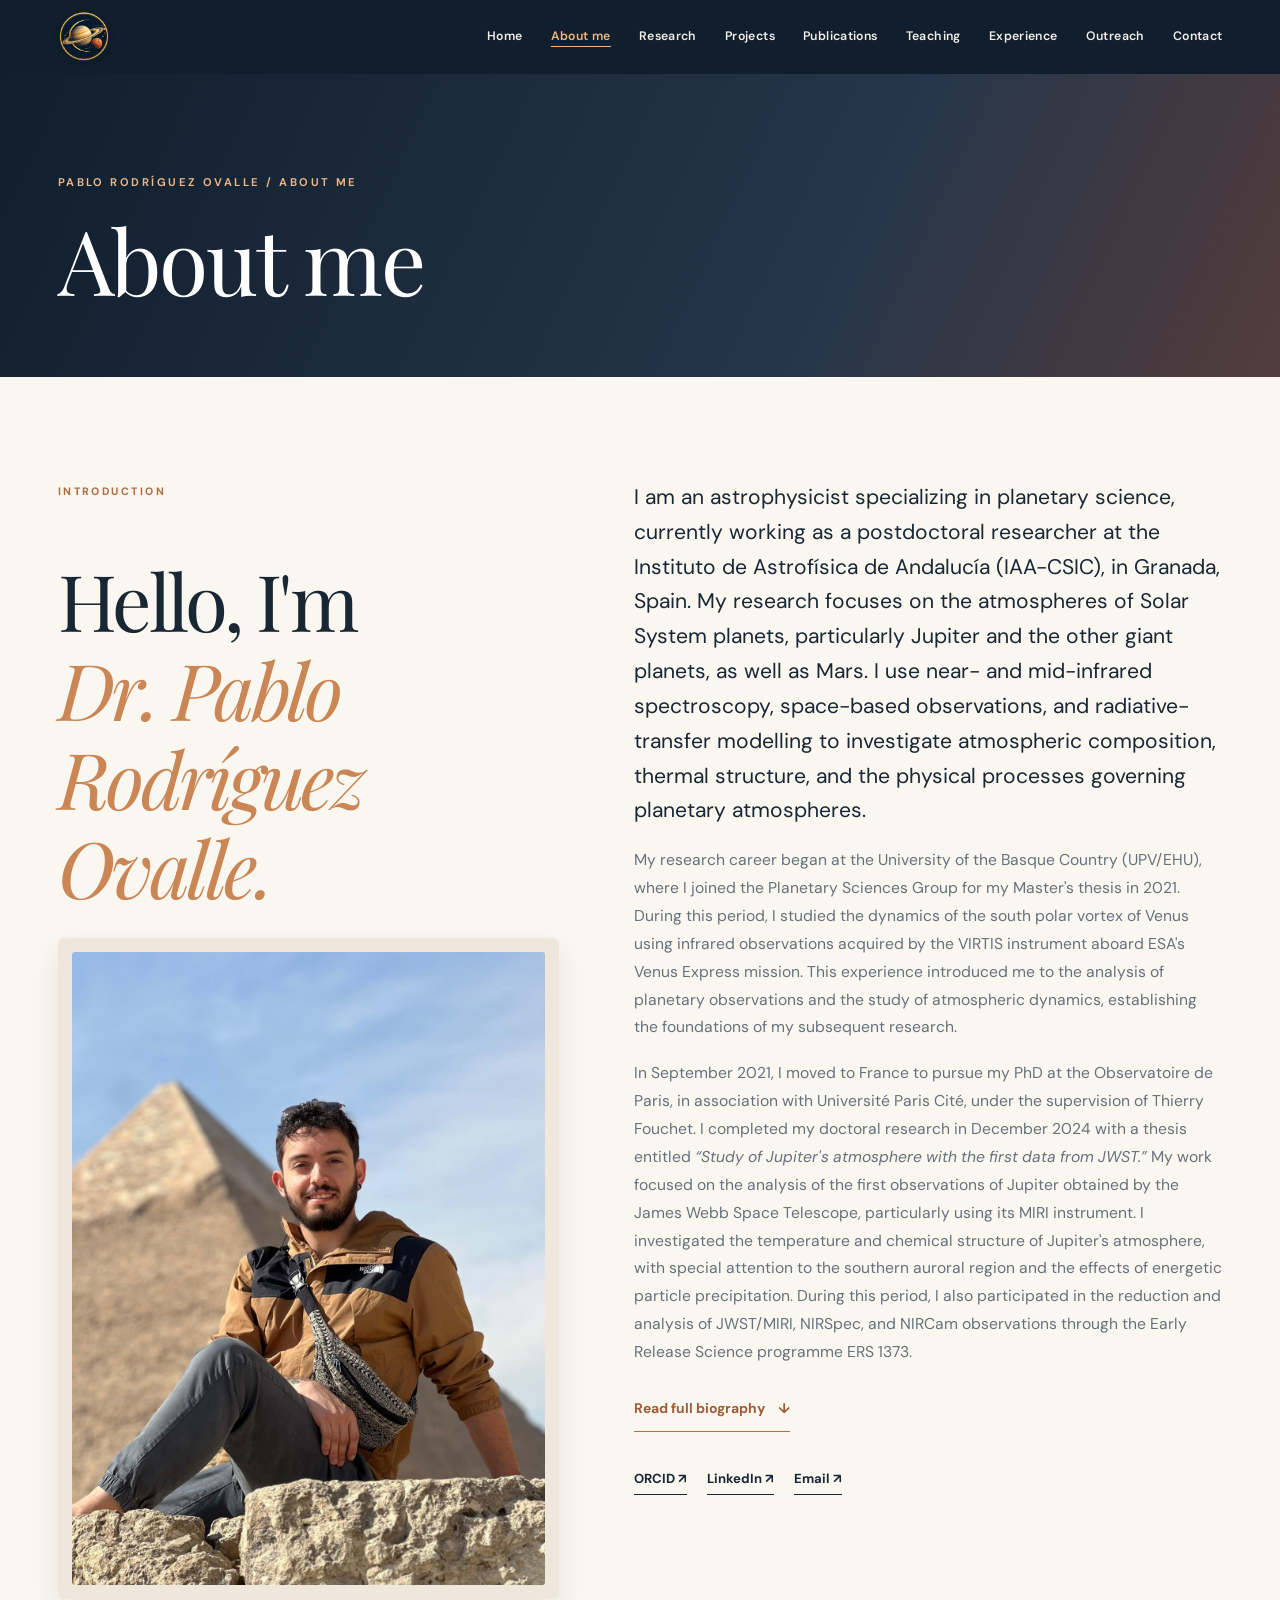
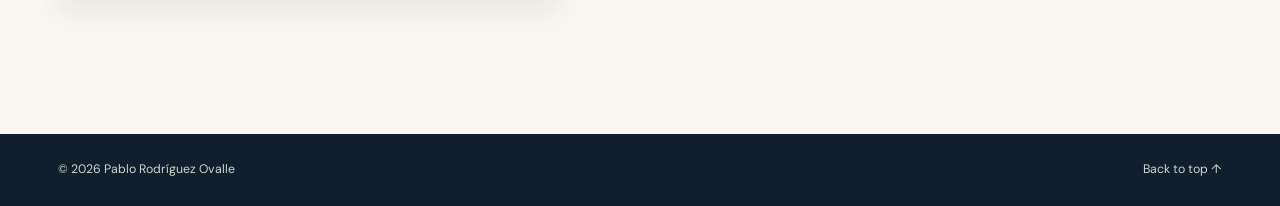
==== about.html @ f412985a "Add files via upload" ====
<!DOCTYPE html>
<html lang="en">
<head>
<meta charset="utf-8"/>
<meta content="width=device-width, initial-scale=1.0" name="viewport"/>
<meta content="Background and biography of Dr. Pablo Rodríguez Ovalle, planetary astrophysicist at IAA-CSIC." name="description"/>
<title>About me | Dr. Pablo Rodríguez Ovalle</title>
<link href="https://pablorovalle.github.io/about.html" rel="canonical"/>
<meta content="index, follow, max-image-preview:large" name="robots"/>
<meta content="website" property="og:type"/>
<meta content="Pablo Rodríguez Ovalle" property="og:site_name"/>
<meta content="Pablo Rodríguez Ovalle" name="application-name"/>
<meta content="en_US" property="og:locale"/>
<meta content="About me | Dr. Pablo Rodríguez Ovalle" property="og:title"/>
<meta content="Background and biography of Dr. Pablo Rodríguez Ovalle, planetary astrophysicist at IAA-CSIC." property="og:description"/>
<meta content="https://pablorovalle.github.io/about.html" property="og:url"/>
<meta content="https://pablorovalle.github.io/assets/photo-pablo-egypt.jpg" property="og:image"/>
<meta content="Portrait of Dr. Pablo Rodríguez Ovalle" property="og:image:alt"/>
<meta content="summary_large_image" name="twitter:card"/>
<script type="application/ld+json">
{
  "@context": "https://schema.org",
  "@type": "Person",
  "@id": "https://pablorovalle.github.io/#person",
  "name": "Pablo Rodríguez Ovalle",
  "alternateName": [
    "Pablo Rodriguez Ovalle",
    "Pablo Rodríguez-Ovalle",
    "Pablo Rodriguez-Ovalle"
  ],
  "honorificPrefix": "Dr.",
  "url": "https://pablorovalle.github.io/",
  "image": "https://pablorovalle.github.io/assets/photo-pablo-egypt.jpg",
  "jobTitle": "Astrophysicist in Planetary Science",
  "description": "Astrophysicist researching planetary atmospheres, especially Jupiter and Mars, using infrared spectroscopy, JWST and ExoMars TGO.",
  "affiliation": {
    "@type": "Organization",
    "name": "Instituto de Astrofísica de Andalucía (IAA-CSIC)",
    "url": "https://www.iaa.csic.es/"
  },
  "sameAs": [
    "https://orcid.org/0000-0003-2594-2128",
    "https://www.linkedin.com/in/pablo-rodr%C3%ADguez-ovalle-245a7b1a9/"
  ],
  "knowsAbout": [
    "Planetary science",
    "Planetary atmospheres",
    "Jupiter",
    "Mars",
    "Infrared spectroscopy",
    "James Webb Space Telescope",
    "ExoMars Trace Gas Orbiter"
  ]
}
  </script>
<script type="application/ld+json">
{
  "@context": "https://schema.org",
  "@type": "WebSite",
  "@id": "https://pablorovalle.github.io/#website",
  "url": "https://pablorovalle.github.io/",
  "name": "Pablo Rodríguez Ovalle",
  "alternateName": [
    "Dr. Pablo Rodríguez Ovalle",
    "Pablo R. Ovalle"
  ],
  "inLanguage": "en",
  "publisher": {
    "@id": "https://pablorovalle.github.io/#person"
  }
}
  </script>
<link href="/favicon.ico" rel="icon" sizes="any"/>
<link href="/assets/favicon-48.png" rel="icon" sizes="48x48" type="image/png"/>
<link href="/assets/favicon-96.png" rel="icon" sizes="96x96" type="image/png"/>
<link href="/assets/favicon-192.png" rel="apple-touch-icon" sizes="192x192"/>
<link href="/favicon.png" rel="shortcut icon" type="image/png"/>
<meta content="#0d2135" name="theme-color"/>
<link href="styles.css" rel="stylesheet"/>
<script defer="" src="script.js"></script>
</head>
<body class="page-about">
<a class="skip-link" href="#main-content">Skip to content</a>
<header class="site-header" id="top"><a href="index.html" class="brand brand-logo" aria-label="Pablo Rodríguez Ovalle — home"><img src="assets/planetary-logo.png" alt="" width="52" height="52"></a><button class="menu-toggle" aria-label="Open navigation" aria-expanded="false" aria-controls="site-nav">☰</button><nav class="site-nav" id="site-nav" aria-label="Main navigation"><a href="index.html">Home</a><a href="about.html" aria-current="page">About me</a><a href="research.html">Research</a><a href="projects.html">Projects</a><a href="publications.html">Publications</a><a href="teaching.html">Teaching</a><a href="experience.html">Experience</a><a href="outreach.html">Outreach</a><a href="contact.html">Contact</a></nav></header>
<main id="main-content">
<div class="page-banner"><div class="wrap"><p class="page-banner-kicker">PABLO RODRÍGUEZ OVALLE / ABOUT ME</p><h1>About me</h1></div></div><section class="section about-section" id="about">
<div class="wrap about-grid">
<div class="about-intro reveal">
<p class="eyebrow">INTRODUCTION</p>
<h2>Hello, I'm<br/><em>Dr. Pablo Rodríguez Ovalle.</em></h2>
<figure class="about-portrait">
<img alt="Portrait of Dr. Pablo Rodríguez Ovalle outdoors, with the pyramids in the background" loading="lazy" src="assets/photo-pablo-egypt.jpg"/>
</figure>
</div>
<div class="about-copy reveal">
<p class="lead">I am an astrophysicist specializing in planetary science, currently working as a postdoctoral researcher at the Instituto de Astrofísica de Andalucía (IAA-CSIC), in Granada, Spain. My research focuses on the atmospheres of Solar System planets, particularly Jupiter and the other giant planets, as well as Mars. I use near- and mid-infrared spectroscopy, space-based observations, and radiative-transfer modelling to investigate atmospheric composition, thermal structure, and the physical processes governing planetary atmospheres.</p>
<p>My research career began at the University of the Basque Country (UPV/EHU), where I joined the Planetary Sciences Group for my Master's thesis in 2021. During this period, I studied the dynamics of the south polar vortex of Venus using infrared observations acquired by the VIRTIS instrument aboard ESA's Venus Express mission. This experience introduced me to the analysis of planetary observations and the study of atmospheric dynamics, establishing the foundations of my subsequent research.</p>
<p>In September 2021, I moved to France to pursue my PhD at the Observatoire de Paris, in association with Université Paris Cité, under the supervision of Thierry Fouchet. I completed my doctoral research in December 2024 with a thesis entitled <em>“Study of Jupiter's atmosphere with the first data from JWST.”</em> My work focused on the analysis of the first observations of Jupiter obtained by the James Webb Space Telescope, particularly using its MIRI instrument. I investigated the temperature and chemical structure of Jupiter's atmosphere, with special attention to the southern auroral region and the effects of energetic particle precipitation. During this period, I also participated in the reduction and analysis of JWST/MIRI, NIRSpec, and NIRCam observations through the Early Release Science programme ERS 1373.</p>
<details class="bio-details">
<summary>Read full biography <span aria-hidden="true">↓</span></summary>
<div class="bio-extra">
<p>Alongside my PhD research, I participated in university teaching at the Observatoire de Paris, contributing to Master's-level courses in optics, instrumentation, exoplanets, observational techniques, and statistical physics. I also contributed to the supervision of a Master's thesis on Jupiter's stratospheric temperatures using JWST/MIRI. These experiences allowed me to develop my interests in teaching, student supervision, and collaborative research.</p>
<p>In March 2025, I joined the Instituto de Astrofísica de Andalucía (IAA-CSIC) as a postdoctoral researcher, extending my research to the Martian atmosphere. Using solar occultation observations from the ACS-MIR instrument aboard the ExoMars Trace Gas Orbiter, I focused on the climatology and vertical distribution of carbon monoxide (CO). This work involves detailed spectroscopic analysis, instrumental characterization, and atmospheric retrievals aimed at improving our understanding of the spatial and seasonal variability of CO on Mars.</p>
<p>Since September 2026, I have continued my postdoctoral research at the IAA-CSIC, investigating trace species in the Martian atmosphere with ExoMars TGO while maintaining my involvement in giant-planet studies with JWST. I also participate in several international collaborations and observing programmes, including investigations of Jupiter's auroral chemistry and atmospheric structure. In addition, I lead projects focused on exogenic molecules in Jupiter and on the comparative analysis of methane in the four giant planets, with the aim of constraining their vertical distributions and homopause altitudes.</p>
<p>My work combines observational spectroscopy with radiative-transfer modelling under both local thermodynamic equilibrium (LTE) and non-LTE conditions. Across different planetary environments, my main objective is to extract as much physical information as possible from infrared observations and use it to better understand the composition, structure, and evolution of planetary atmospheres.</p>
</div>
</details>
<div class="link-row"><a href="https://orcid.org/0000-0003-2594-2128" rel="noopener noreferrer" target="_blank">ORCID ↗</a><a href="https://www.linkedin.com/in/pablo-rodr%C3%ADguez-ovalle-245a7b1a9/" rel="noopener noreferrer" target="_blank">LinkedIn ↗</a><a href="mailto:povalle@iaa.es">Email ↗</a></div>
</div>
</div>
</section>
</main>
<footer class="site-footer"><div class="wrap footer-inner"><span>© <span id="year"></span> Pablo Rodríguez Ovalle</span><span><a href="#top">Back to top ↑</a></span></div></footer>
</body>
</html>
---- styles.css ----
@import url('https://fonts.googleapis.com/css2?family=DM+Sans:wght@400;500;600;700&family=Playfair+Display:ital,wght@0,400;0,500;1,400;1,500&display=swap');
:root{--ink:#182724;--forest:#1c3933;--sage:#8a9e88;--paper:#faf9f5;--muted:#6b7773;--accent:#c8d49f;--serif:'Playfair Display',Georgia,serif;--sans:'DM Sans',Arial,sans-serif}*{box-sizing:border-box}html{scroll-behavior:smooth;scroll-padding-top:82px}body{margin:0;color:var(--ink);background:var(--paper);font-family:var(--sans);line-height:1.6}a{color:inherit;text-decoration:none}button{font:inherit}a:focus-visible,button:focus-visible{outline:3px solid #c6d79b;outline-offset:5px}.wrap{width:min(1180px,calc(100% - 9vw));margin-inline:auto}.site-header{z-index:10;position:fixed;inset:0 0 auto;display:flex;align-items:center;justify-content:space-between;padding:19px 4.5vw;color:#fff;transition:background .3s,color .3s,box-shadow .3s}.site-header.scrolled{background:rgba(250,249,245,.96);color:var(--ink);box-shadow:0 2px 24px #0000000b;backdrop-filter:blur(12px)}.brand{font-size:1.45rem;font-weight:700;letter-spacing:-.09em}.brand-dot,.accent{color:var(--accent)}.site-nav{display:flex;gap:clamp(13px,2.2vw,32px);align-items:center}.site-nav a{font-size:.77rem;letter-spacing:.03em;font-weight:600;transition:opacity .2s}.site-nav a:hover{opacity:.6}.menu-toggle{display:none;background:none;border:0;color:inherit;font-size:1.65rem;cursor:pointer}.hero{height:100svh;min-height:620px;position:relative;color:white;display:flex;align-items:center;overflow:hidden;background:#243f3c}.hero-photo{position:absolute;inset:-6%;background-image:url('https://images.unsplash.com/photo-1470252649378-9c29740c9fa8?auto=format&fit=crop&w=2000&q=85');background-size:cover;background-position:center 55%;transform:translate3d(0,var(--parallax,0px),0) scale(1.04);will-change:transform}.hero-shade{position:absolute;inset:0;background:linear-gradient(90deg,rgba(9,28,27,.74),rgba(10,28,25,.2) 80%),linear-gradient(0deg,rgba(0,0,0,.26),transparent 30%)}.hero-content{z-index:1;padding-top:70px}.eyebrow{font-size:.67rem;font-weight:700;letter-spacing:.23em;text-transform:uppercase;color:#789084}.hero-eyebrow{color:#e0eac8}.hero h1{font-family:var(--serif);font-weight:400;font-size:clamp(5rem,11vw,11.5rem);line-height:1.02;letter-spacing:-.07em;margin:15px 0 10px}.hero-subtitle{font-size:clamp(1.18rem,2vw,1.7rem);letter-spacing:.03em;margin:0}.hero-intro{font-size:1.02rem;max-width:410px;margin:32px 0}.button{display:inline-flex;align-items:center;justify-content:space-between;gap:32px;border-radius:2px;padding:14px 20px;font-size:.86rem;font-weight:700;transition:transform .2s,background .2s}.button:hover{transform:translateY(-3px)}.button-light{background:#f3f1e8;color:var(--forest)}.button-dark{background:var(--forest);color:#fff}.scroll-hint{position:absolute;bottom:35px;right:4.5vw;z-index:1;display:flex;gap:16px;align-items:center;letter-spacing:.21em;font-size:.65rem;font-weight:700}.scroll-hint span{font-size:1.7rem}.section{padding:135px 0}.split-layout{display:grid;grid-template-columns:1fr 1fr;gap:13%}h2{font-family:var(--serif);font-size:clamp(3rem,6.1vw,6rem);line-height:1.14;font-weight:400;letter-spacing:-.045em;margin:20px 0 0}h2 em,.image-break em{font-weight:400;color:#819783}.about-copy{padding-top:22px}.about-copy p{font-size:.98rem;color:var(--muted)}.about-copy .lead{color:var(--ink);font-size:1.4rem;line-height:1.55;margin-top:0}.link-row{display:flex;gap:20px;flex-wrap:wrap;margin-top:36px}.link-row a{font-weight:700;font-size:.82rem;border-bottom:1px solid;padding-bottom:5px}.image-break{height:470px;background-image:linear-gradient(#09282035,#09282070),url('https://images.unsplash.com/photo-1441974231531-c6227db76b6e?auto=format&fit=crop&w=1900&q=85');background-position:center;background-size:cover;background-attachment:fixed;display:grid;place-items:center;color:#fff}.image-break-overlay{width:100%}.image-break p{font-family:var(--serif);font-size:clamp(2.7rem,5vw,5rem);font-weight:400;line-height:1.2}.image-break em{color:#d3dfb9}.pale-section{background:#edf0e9}.section-heading{display:flex;justify-content:space-between;gap:30px;align-items:end;margin-bottom:55px}.section-heading h2{max-width:750px}.section-heading>p{max-width:260px;color:var(--muted);margin-bottom:8px;font-size:.95rem}.publication-list{border-top:1px solid #bdc8bf}.publication{display:grid;grid-template-columns:90px 1fr 36px;gap:20px;align-items:start;border-bottom:1px solid #bdc8bf;padding:30px 0}.pub-year{font-size:.83rem;font-weight:700;color:#6c8475}.publication h3{font-size:1.16rem;line-height:1.4;margin:0 0 8px}.publication p{margin:0;color:var(--muted);font-size:.86rem}.publication>a{font-size:1.8rem;font-weight:400}.footnote{font-size:.75rem;color:var(--muted);margin-top:26px}.cards{display:grid;grid-template-columns:repeat(3,1fr);gap:18px}.info-card{min-height:275px;background:#f0f1eb;padding:35px;display:flex;flex-direction:column;align-items:start}.card-number{font-family:var(--serif);font-size:1.3rem;color:#7b9985}.info-card h3{font-family:var(--serif);font-weight:400;font-size:1.75rem;line-height:1.2;margin:auto 0 8px}.info-card p{color:var(--muted);font-size:.9rem;margin:0}.dark-section{background:#1c3933;color:#f8f8ee}.dark-section .eyebrow{color:#a6bda8}.dark-section .section-heading p,.dark-section .timeline-item p{color:#a8bbb1}.dark-section h2 em{color:#bed0af}.timeline{border-top:1px solid #60766b}.timeline-item{display:grid;grid-template-columns:35% 1fr;gap:20px;padding:29px 0;border-bottom:1px solid #60766b}.timeline-item>span{color:#cad5c5;font-size:.87rem}.timeline-item h3{font-size:1.2rem;margin:0}.timeline-item p{font-size:.85rem;margin:6px 0 0}.outreach-grid{display:grid;grid-template-columns:1fr 1fr;gap:28px}.outreach-art{height:250px;display:grid;place-items:center;overflow:hidden}.art-one{background:radial-gradient(circle at 25% 40%,#e3dcb7 0 13%,transparent 14%),radial-gradient(circle at 70% 50%,#446c66 0 30%,transparent 31%),#b7c8ac}.art-two{background:radial-gradient(circle at 35% 40%,#f3dec2 0 23%,transparent 24%),radial-gradient(circle at 65% 65%,#6c8b83 0 25%,transparent 26%),#d6a87d}.outreach-art span{font-size:7rem;color:#fff9;transform:rotate(-13deg)}.outreach-card>.eyebrow{margin:25px 0 9px}.outreach-card h3{font-family:var(--serif);font-size:1.9rem;font-weight:400;margin:0}.outreach-card>p:last-child{color:var(--muted);font-size:.94rem;max-width:380px}.contact-section{background:#e0e8d8}.contact-content{text-align:center}.contact-content h2{font-size:clamp(3.5rem,7.5vw,7rem)}.contact-content p:not(.eyebrow){color:var(--muted);margin:25px 0 30px}.contact-content h2 em{color:#718c79}.site-footer{background:var(--forest);color:#cad9ce;padding:26px 0;font-size:.77rem}.footer-inner{display:flex;justify-content:space-between;gap:20px}.reveal{opacity:0;transform:translateY(25px);transition:opacity .7s ease,transform .7s ease}.reveal.visible{opacity:1;transform:translateY(0)}.skip-link{position:absolute;left:10px;top:-100px;background:#fff;color:#000;padding:10px;z-index:100}.skip-link:focus{top:10px}@media(max-width:760px){.site-header{padding:16px 6vw}.wrap{width:calc(100% - 12vw)}.menu-toggle{display:block}.site-nav{position:absolute;top:100%;left:0;right:0;display:none;flex-direction:column;gap:0;align-items:stretch;background:var(--paper);color:var(--ink);padding:10px 6vw 20px;box-shadow:0 15px 25px #0001}.site-nav.open{display:flex}.site-nav a{padding:12px 0;border-bottom:1px solid #e2e5df}.hero{min-height:610px}.hero h1{font-size:clamp(4rem,15vw,7rem)}.hero-photo{background-position:60% center}.section{padding:85px 0}.split-layout{grid-template-columns:1fr;gap:35px}.about-copy{padding-top:0}.section-heading{display:block}.section-heading>p{max-width:450px}.cards{grid-template-columns:1fr}.info-card{min-height:220px}.outreach-grid{grid-template-columns:1fr}.image-break{background-attachment:scroll;height:350px}.publication{grid-template-columns:50px 1fr 23px;gap:9px}.publication h3{font-size:1rem}.timeline-item{grid-template-columns:1fr;gap:6px}.footer-inner{flex-direction:column;gap:5px}}@media(prefers-reduced-motion:reduce){html{scroll-behavior:auto}.reveal{opacity:1;transform:none;transition:none}.hero-photo{transform:none!important}.button{transition:none}}

/* Sky & Earth theme: warm horizons, sage landscapes, deep-blue nights. */
:root{--ink:#243430;--forest:#192c32;--sage:#a9ad8b;--paper:#fcf9f2;--muted:#68736f;--accent:#f0a060}
.brand-dot,.accent{color:#f3a15c}
.hero{background:#192632}
.hero-photo{background-image:url('https://images.unsplash.com/photo-1470252649378-9c29740c9fa8?auto=format&fit=crop&w=2200&q=85');background-position:center 60%}
.hero-shade{background:linear-gradient(90deg,rgba(14,26,36,.76),rgba(24,29,36,.24) 85%),linear-gradient(0deg,rgba(18,27,41,.55),transparent 45%)}
.hero-eyebrow{color:#ffd5a3}
.button-light{background:#fff2dd;color:#29373a}
.eyebrow{color:#ae6b3f}
h2 em,.image-break em{color:#ca8655}
.image-break{background-image:linear-gradient(180deg,rgba(13,24,41,.23),rgba(12,21,39,.7)),url('https://images.unsplash.com/photo-1462331940025-496dfbfc7564?auto=format&fit=crop&w=1900&q=85');background-position:center 48%}
.image-break em{color:#ffc58e}
.pale-section{background:#f4eee3}
.publication-list,.publication{border-color:#ded1bf}
.pub-year{color:#ba7544}
.info-card{background:#f6efe4}
.card-number{color:#bd8252}
.dark-section,.site-footer{background:#101e2d}
.dark-section .eyebrow{color:#ffbb81}
.dark-section h2 em{color:#efac75}
.dark-section .timeline-item p,.dark-section .section-heading p{color:#b9c3cb}
.dark-section .timeline-item,.timeline{border-color:#354454}
.contact-section{background:#e8e1d2}
.contact-content h2 em{color:#ba7544}
.button-dark{background:#18293a}
.art-one{background:radial-gradient(circle at 30% 60%,#f5a85f 0 13%,transparent 14%),linear-gradient(160deg,#293d59 0%,#a86158 48%,#e4b787 72%,#586c5a 100%)}
.art-two{background:radial-gradient(circle at 68% 35%,#f3ddb1 0 4%,transparent 5%),radial-gradient(circle at 15% 20%,#fff 0 1px,transparent 2px),linear-gradient(145deg,#101e36,#40546a 66%,#bd855f)}

/* V2: personal night-sky mountain, terrestrial sunset hues and planetary atmosphere */
:root{--ink:#192735;--forest:#142439;--sage:#859585;--paper:#faf7f0;--muted:#66717c;--accent:#ed985d}
.hero{background:#0c1930}
.hero-photo{background-image:url('assets/mountain-night-sky.png');background-position:center 56%}
.hero-shade{background:linear-gradient(90deg,rgba(3,12,29,.74),rgba(3,12,29,.08) 85%),linear-gradient(0deg,rgba(3,12,29,.55),transparent 48%)}
.hero-eyebrow{color:#ffd2a5}
.hero h1{font-size:clamp(4.3rem,10vw,10.4rem)}
.button-light{background:#f7e8d5;color:#17263b}
.pale-section{background:#f1ece3}
.info-card{background:#f0e9df}
.research-section{background:#fffaf3}
.research-section .info-card{background:linear-gradient(160deg,#f8ecdc,#eee4d7);border-top:3px solid #ed985d}
.research-section .card-number{color:#bd7547;font-size:.7rem;letter-spacing:.12em;font-family:var(--sans);font-weight:700}
.image-break{background-image:linear-gradient(180deg,rgba(8,18,34,.20),rgba(8,18,34,.66)),url('assets/mountain-night-sky.png');background-position:center 70%}
.image-break em{color:#ffb57c}
.dark-section{background:#17263d}
.dark-section h2 em{color:#f0a36c}
.contact-section{background:#eee1d1}
.contact-content h2 em{color:#c87947}
.contact-placeholder{font-size:.9rem;color:#55616e}
.art-one{background:radial-gradient(circle at 34% 39%,#ffc880 0 13%,transparent 14%),linear-gradient(150deg,#142c48 0%,#c47562 65%,#f3c18b)}
.art-two{background:radial-gradient(circle at 70% 25%,#f5e8c4 0 5%,transparent 6%),linear-gradient(150deg,#0b1930,#3d526c 68%,#b77b5a)}
@media(max-width:760px){.hero-photo{background-position:55% center}}

/* Publication sync and professional links */
.underlined{text-decoration:underline;text-underline-offset:4px}.pub-status{padding:28px 0;color:var(--muted)}.publication a.pub-link{font-size:1.5rem;align-self:center;transition:transform .2s;color:#b96d3d}.publication a.pub-link:hover{transform:translate(3px,-3px)}.publication .pub-venue{font-style:italic}.contact-links{display:flex;gap:20px;justify-content:center;flex-wrap:wrap;margin:28px 0}.contact-links a{display:inline-block;border-bottom:1px solid currentColor;font-weight:700;padding:8px 0}.contact-links a:hover{color:#bb7542} 

/* Publication authors, including highlighted site owner */
.publication .pub-authors{font-style:normal;font-size:.9rem;line-height:1.65;color:var(--ink);margin:0 0 7px}
.publication .pub-self{font-weight:700;color:#b96d3d}

/* V4: Research cards with scientific images and captions */
.research-section .section-heading{margin-bottom:26px}
.research-summary{max-width:950px;margin:0 0 45px}
.research-summary p{font-size:1.12rem;line-height:1.8;color:var(--muted)}
.research-cards{align-items:stretch}
.research-section .research-cards .info-card{padding:0;min-height:unset;overflow:hidden;display:flex;flex-direction:column}
.research-card-media{position:relative;margin:0;width:100%;aspect-ratio:16/10;background:#142235;overflow:hidden}
.research-card-media img{width:100%;height:100%;display:block;object-fit:cover;transition:transform .7s ease}
.research-card-media img:hover{transform:scale(1.035)}
.research-card-media figcaption{position:absolute;left:0;right:0;bottom:0;background:linear-gradient(transparent,#0b1327c7);color:#fff;font-size:.69rem;padding:28px 16px 12px}
.research-card-body{display:flex;flex:1;flex-direction:column;padding:26px 26px 32px}
.research-card-body .card-number{margin-bottom:16px}
.research-section .research-card-body h3{font-size:2rem;margin:0 0 18px}
.research-section .research-card-body p{line-height:1.72;font-size:.9rem;margin:0 0 14px}
.research-link{font-weight:700;font-size:.81rem;color:#af6537;border-bottom:1px solid #af6537;margin-top:auto;padding-top:12px;width:fit-content}
@media(max-width:760px){.research-card-body{padding:23px}.research-summary p{font-size:1rem}}

.research-card-media.methods-image img {
  object-fit: contain;
  background-color: #000;
}

/* V5: teaching and mentoring */
.teaching-section{background:#faf7f0}
.teaching-section .section-heading{margin-bottom:30px}
.teaching-section .section-heading>p{max-width:380px}
.teaching-affiliations{display:grid;grid-template-columns:repeat(4,minmax(0,1fr));gap:12px;margin:0 0 28px}
.institution-wordmark{display:flex;align-items:center;gap:11px;min-height:82px;padding:14px;background:#fff;border:1px solid #e7dfd5;border-radius:4px;color:#25374a;font-size:.78rem;line-height:1.25;transition:border-color .2s,transform .2s}
.institution-wordmark:hover{border-color:#cf9167;transform:translateY(-2px)}
.institution-symbol{width:48px;height:48px;flex:0 0 48px;border-radius:3px;display:grid;place-items:center;font-size:1rem;letter-spacing:-.06em;background:#172c55;color:white;font-weight:700}
.institution-symbol.up{background:#9f2941;font-size:.75rem}.institution-symbol.psl{background:#122a83}.institution-symbol.obs{background:#0b376e}
.teaching-layout{display:grid;grid-template-columns:1.27fr 1fr;gap:20px;align-items:stretch}
.teaching-panel{background:#f0e9df;border-top:3px solid #ed985d;padding:32px;min-width:0}
.teaching-panel-kicker{font-size:.68rem;color:#bd7547;letter-spacing:.14em;font-weight:700;margin:0 0 14px}
.teaching-panel h3{font-family:var(--serif);font-size:clamp(1.7rem,2.4vw,2.35rem);font-weight:400;line-height:1.2;margin:0 0 16px}
.teaching-intro{color:var(--muted);font-size:.91rem;line-height:1.75;margin:0 0 25px}
.course-list{border-top:1px solid #d6c9b9}.course-item{display:flex;justify-content:space-between;align-items:start;gap:20px;border-bottom:1px solid #d6c9b9;padding:17px 0}
.course-item h4{font-size:.94rem;font-weight:600;line-height:1.4;margin:0 0 4px}.course-item span{font-size:.79rem;color:var(--muted)}.course-item>strong{font-size:.85rem;white-space:nowrap;color:#b96d3d}
.mentoring-entry{border-top:1px solid #d6c9b9;padding-top:25px;margin-top:26px}
.mentoring-degree{font-size:.67rem;letter-spacing:.14em;color:#b96d3d;font-weight:700}
.mentoring-entry h4{font-family:var(--serif);font-weight:400;font-size:2rem;margin:14px 0 10px}
.mentoring-thesis{font-size:1.04rem;line-height:1.65;color:var(--ink);font-style:italic}
.mentoring-credit{margin-top:35px;display:grid;gap:4px}.mentoring-credit span{font-size:.77rem;color:var(--muted)}.mentoring-credit strong{font-size:.95rem}
.research-card-media.methods-image img:hover{transform:none}
@media(max-width:900px){.teaching-affiliations{grid-template-columns:repeat(2,minmax(0,1fr))}.teaching-layout{grid-template-columns:1fr}}
@media(max-width:520px){.teaching-affiliations{grid-template-columns:1fr 1fr;gap:8px}.institution-wordmark{padding:9px;gap:7px;font-size:.68rem}.institution-symbol{width:35px;height:35px;flex-basis:35px;font-size:.72rem}.teaching-panel{padding:24px}}


/* V6: official institutional logos and academic timeline */
.teaching-affiliations{grid-template-columns:repeat(4,minmax(0,1fr))}
.institution-logo{display:flex;justify-content:center;align-items:center;height:115px;padding:16px;background:#fff;border:1px solid #e7dfd5;border-radius:4px;transition:border-color .2s,transform .2s}
.institution-logo:hover{border-color:#cf9167;transform:translateY(-2px)}
.institution-logo img{display:block;max-width:100%;width:100%;max-height:84px;height:100%;object-fit:contain}
.experience-section .timeline-item{grid-template-columns:minmax(175px,27%) 1fr;gap:30px;padding:34px 0}
.experience-section .timeline-item h3{font-size:1.3rem;margin:0 0 4px}
.experience-section .experience-org{color:#e8c2a5;font-weight:600;margin:4px 0 10px;font-size:.93rem}
.experience-section .experience-details>p:not(.experience-org){max-width:720px;line-height:1.7}
.experience-logos{display:flex;flex-wrap:wrap;gap:10px;margin-top:19px}
.experience-logo{width:155px;height:80px;background:#fff;border-radius:3px;padding:11px;display:flex;align-items:center;justify-content:center;transition:transform .2s}
.experience-logo:hover{transform:translateY(-2px)}
.experience-logo img{width:100%;height:100%;max-width:100%;object-fit:contain}
@media(max-width:850px){.teaching-affiliations{grid-template-columns:repeat(2,minmax(0,1fr))}}
@media(max-width:760px){.experience-section .timeline-item{grid-template-columns:1fr;gap:8px}.experience-logo{width:134px;height:70px}.institution-logo{height:94px;padding:12px}}


/* V7: portrait and projects */
.hero-eyebrow{letter-spacing:.17em}
.about-grid{display:grid;grid-template-columns:minmax(280px,.92fr) minmax(320px,1.08fr);gap:6.5%;align-items:start}
.about-intro{display:flex;flex-direction:column;gap:26px}
.about-portrait{margin:0;background:#efe7dc;padding:14px;border-radius:6px;box-shadow:0 12px 32px rgba(16,30,45,.08)}
.about-portrait img{display:block;width:100%;height:auto;border-radius:3px}
.about-copy{padding-top:8px}
.about-copy .lead{font-size:1.32rem}
.projects-section{background:#fffdf8}
.projects-section .section-heading>p{max-width:340px}
.project-grid{display:grid;grid-template-columns:repeat(2,minmax(0,1fr));gap:20px}
.project-card{background:#f5ede2;border-top:3px solid #ed985d;padding:24px 24px 28px;display:flex;flex-direction:column;min-width:0}
.project-card.active{background:linear-gradient(160deg,#fbefe1,#f2e3d4)}
.project-card-top{display:flex;justify-content:space-between;align-items:center;gap:14px;margin-bottom:12px;flex-wrap:wrap}
.project-type{font-size:.68rem;letter-spacing:.14em;text-transform:uppercase;color:#b96d3d;font-weight:700}
.status-badge{display:inline-flex;align-items:center;gap:6px;padding:5px 9px;border-radius:999px;background:#17263d;color:#fff;font-size:.66rem;letter-spacing:.08em;font-weight:700}
.project-card h3{font-family:var(--serif);font-size:2rem;line-height:1.1;font-weight:400;margin:0 0 10px}
.project-meta{color:#9a613d;font-weight:600;font-size:.88rem;margin:0 0 12px}
.project-card p{font-size:.92rem;line-height:1.75;color:var(--muted);margin:0}
.project-logo{height:110px;background:#fff;border:1px solid #eadcc9;border-radius:4px;padding:12px;display:flex;align-items:center;justify-content:center;margin:4px 0 16px}
.project-logo img{max-width:100%;max-height:100%;display:block;object-fit:contain}
.project-card.with-logo h3{margin-top:0}
@media(max-width:980px){.project-grid{grid-template-columns:1fr}.about-grid{grid-template-columns:1fr;gap:34px}.about-portrait{max-width:520px}}
@media(max-width:760px){.hero-eyebrow{letter-spacing:.13em}.about-copy .lead{font-size:1.22rem}.project-card{padding:22px}}

/* V8: expanded biography and compact project emblems */
.about-copy p{line-height:1.78;margin:0 0 1.1rem}
.about-copy .lead{line-height:1.65}
.bio-details{margin:1.25rem 0 1rem}
.bio-details summary{list-style:none;cursor:pointer;display:inline-flex;align-items:center;gap:.8rem;padding:.7rem 0;border-bottom:1px solid #b96d3d;color:#9f5c37;font-weight:700;font-size:.87rem}
.bio-details summary::-webkit-details-marker{display:none}
.bio-details summary span{transition:transform .25s ease}
.bio-details[open] summary span{transform:rotate(180deg)}
.bio-extra{padding-top:1.3rem;animation:bio-enter .35s ease-out}
@keyframes bio-enter{from{opacity:0;transform:translateY(8px)}to{opacity:1;transform:translateY(0)}}
.project-logo{width:max-content;max-width:100%;height:auto;margin:6px 0 20px;padding:0;background:transparent;border:none;display:block;border-radius:0}
.project-logo img{display:block;width:auto;height:auto;max-height:126px;max-width:min(100%,170px);object-fit:contain;border-radius:3px}
@media(max-width:760px){.project-logo img{max-height:112px;max-width:150px}}
@media(prefers-reduced-motion:reduce){.bio-extra{animation:none}.bio-details summary span{transition:none}}


/* V10: circular Saturn and Mars website identity */
.site-header{padding-top:10px;padding-bottom:10px;min-height:74px}
.brand-logo{display:inline-flex;align-items:center;justify-content:center;flex-shrink:0;line-height:1;letter-spacing:normal}
.brand-logo img{width:52px;height:52px;object-fit:contain;display:block;filter:drop-shadow(0 2px 5px rgba(0,0,0,.16))}
.brand-logo:hover img{transform:scale(1.06)}
.brand-logo img{transition:transform .2s}
/* Outreach list: simple chronology, no generic placeholder cards */
.outreach-section{background:#fbf7f0}
.outreach-list{list-style:none;margin:0;padding:0;border-top:1px solid #d8c8ba}
.outreach-entry{display:grid;grid-template-columns:minmax(125px,22%) 1fr;gap:24px;padding:26px 8px;border-bottom:1px solid #d8c8ba}
.outreach-date{font-size:.78rem;font-weight:700;letter-spacing:.09em;color:#af6a43;padding-top:7px}
.outreach-entry h3{font-family:var(--serif);font-size:clamp(1.15rem,2.15vw,1.62rem);font-weight:400;line-height:1.35;margin:0 0 7px}
.outreach-entry p{font-size:.94rem;color:var(--muted);margin:0;max-width:740px;line-height:1.7}
/* Contact: Candín photo, deep overlay and readable semi-transparent glass panel */
.contact-section{background-image:linear-gradient(100deg,rgba(7,20,32,.75),rgba(7,20,32,.39) 55%,rgba(7,20,32,.62)),url('assets/candin-ancares.jpg');background-color:#192b39;background-size:cover;background-position:center 51%;color:#fff;min-height:630px;display:grid;align-items:center;padding:95px 0}
.contact-content{width:min(900px,calc(100% - 9vw));background:rgba(12,28,40,.70);border:1px solid rgba(255,255,255,.2);border-radius:10px;padding:55px 50px;box-shadow:0 16px 60px rgba(0,0,0,.22);backdrop-filter:blur(5px)}
.contact-content .eyebrow{color:#eac09b}
.contact-content h2{font-size:clamp(3rem,6.6vw,6.2rem);color:#fff}
.contact-content h2 em{color:#f6bd8e}
.contact-content p:not(.eyebrow){color:#e8edf1}
.contact-links a{color:#fff;border-bottom-color:#efc6a3}
.contact-links a:hover{color:#ffcc9b}
@media(max-width:760px){.site-header{padding:10px 6vw}.brand-logo img{width:46px;height:46px}.outreach-entry{grid-template-columns:1fr;gap:2px;padding:20px 0}.contact-section{background-position:62% center;min-height:540px;padding:75px 0}.contact-content{width:calc(100% - 9vw);padding:38px 22px;backdrop-filter:blur(3px)}.contact-content h2{font-size:clamp(2.65rem,10vw,4.5rem)}}


/* V12: multipage navigation and clean inner-page presentation */
.site-nav a[aria-current="page"]{color:#f1b581;border-bottom:1px solid currentColor}
body:not(.page-home) .site-header{background:#101e2d;position:sticky;top:0}
body:not(.page-home) .site-header:not(.scrolled) .site-nav a{color:#f2eee8}
body:not(.page-home) .site-header .site-nav a[aria-current="page"]{color:#f1b581}
.page-banner{background:linear-gradient(115deg,#101e2d,#26364a 66%,#533c3c);color:white;padding:100px 0 70px}
.page-banner-kicker{font-size:.7rem;letter-spacing:.22em;color:#efb88b;margin:0 0 20px;font-weight:650}
.page-banner h1{font-family:var(--serif);font-weight:400;letter-spacing:-.025em;font-size:clamp(3rem,7vw,6rem);line-height:1.06;margin:0}
body:not(.page-home) main>.section{padding-top:95px;min-height:55vh}
body.page-contact main>.contact-section{min-height:calc(100vh - 160px);padding:90px 0}
body.page-home .hero{min-height:100svh}
.home-explore{background:#fbf7f0}
.home-tiles{display:grid;grid-template-columns:repeat(2,minmax(0,1fr));gap:18px}
.home-tile{display:flex;flex-direction:column;align-items:start;background:#fffdf8;border-top:3px solid #e79a65;color:#18283a;padding:32px;text-decoration:none;transition:transform .2s,box-shadow .2s}
.home-tile:hover{transform:translateY(-4px);box-shadow:0 14px 34px rgba(15,32,45,.10)}
.home-tile>span{font-size:.67rem;letter-spacing:.16em;color:#a96743;font-weight:700}
.home-tile h3{font-family:var(--serif);font-size:clamp(1.85rem,3.1vw,2.55rem);font-weight:400;margin:14px 0 8px}
.home-tile p{color:#5f6269;line-height:1.7;margin:0 0 24px}
.home-tile b{color:#b76d40;font-weight:650;font-size:.83rem;margin-top:auto}
@media(max-width:760px){.home-tiles{grid-template-columns:1fr}.home-tile{padding:25px}.page-banner{padding:70px 0 52px}body:not(.page-home) main>.section{padding-top:65px}body:not(.page-home) .site-header .site-nav:not(.open){display:none}}
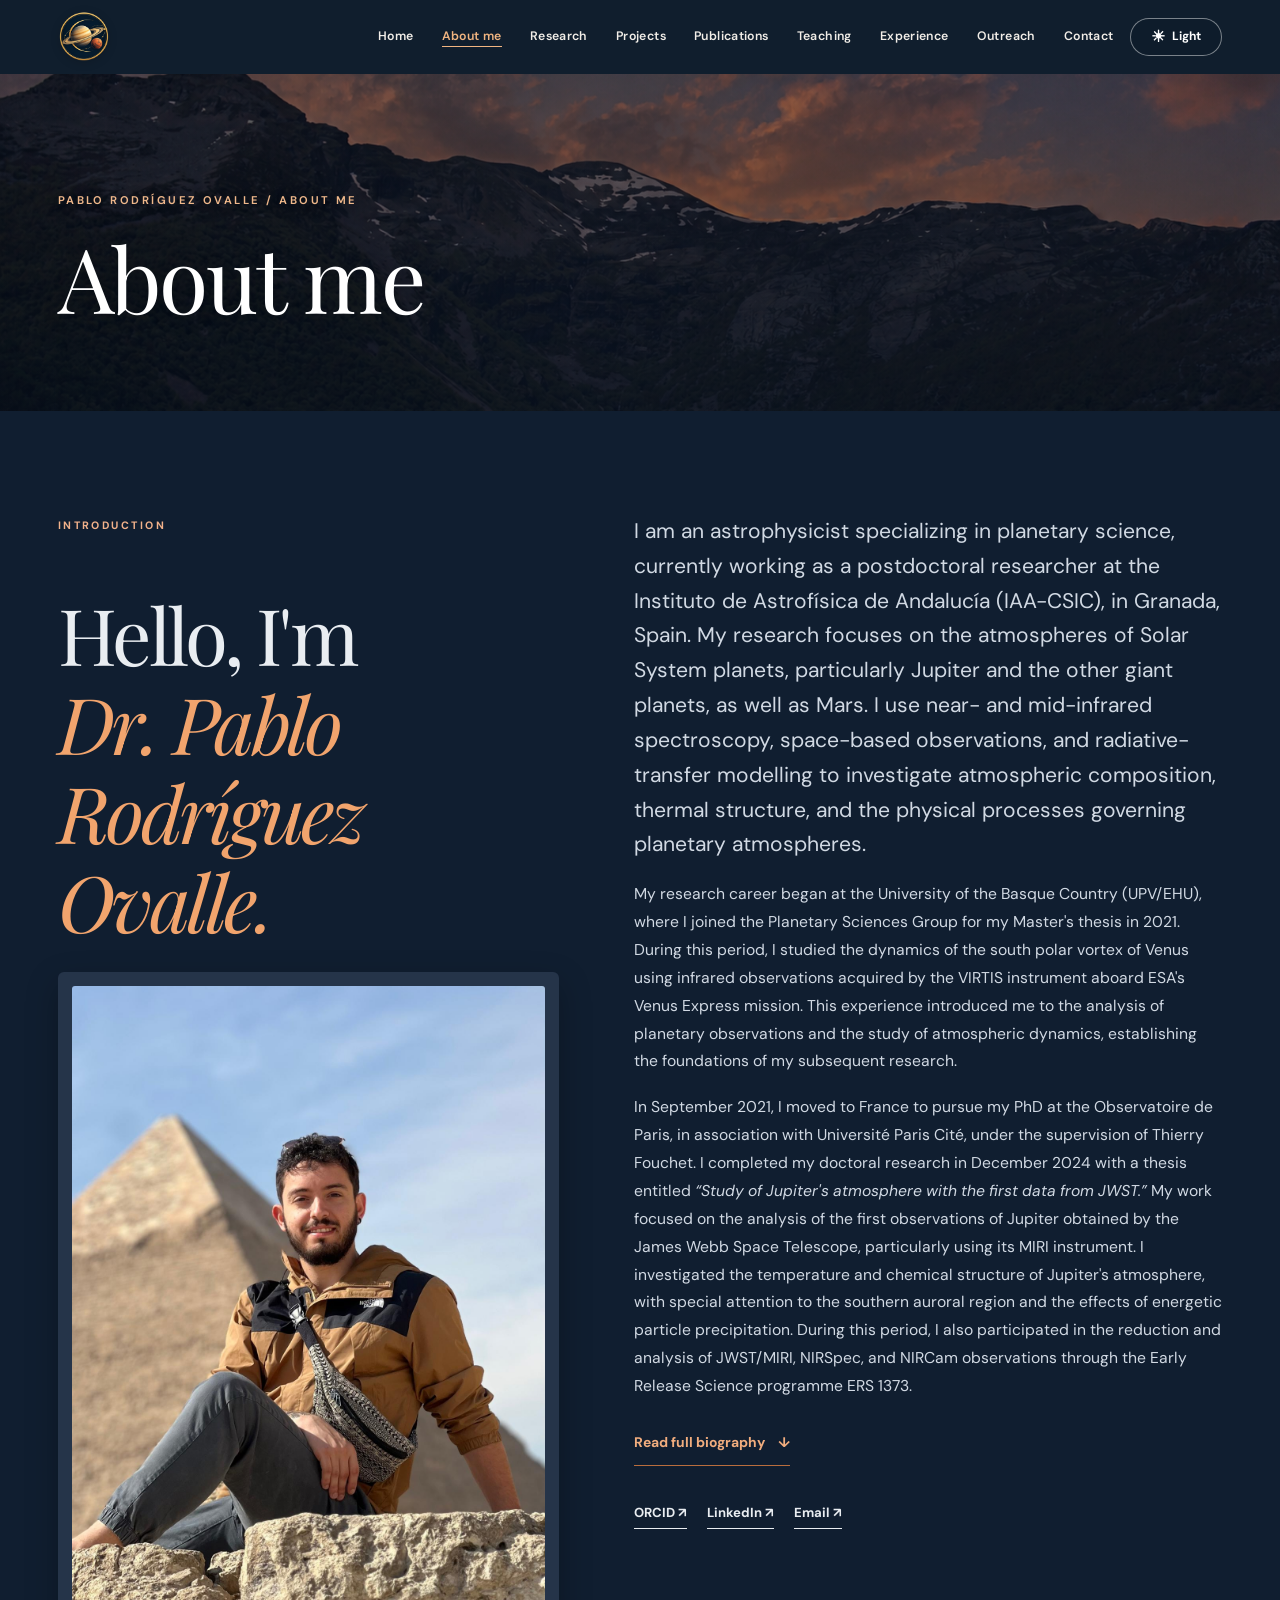
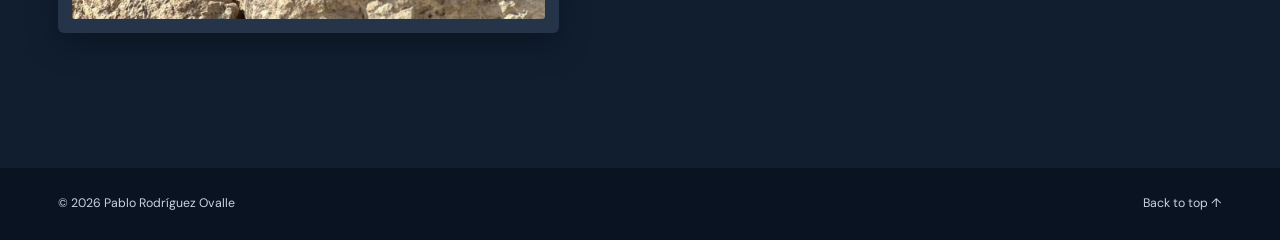
==== commit 17f9609b: "New modes dark and light" ====
--- a/about.html
+++ b/about.html
@@ -76,12 +76,13 @@
 <link href="/assets/favicon-192.png" rel="apple-touch-icon" sizes="192x192"/>
 <link href="/favicon.png" rel="shortcut icon" type="image/png"/>
 <meta content="#0d2135" name="theme-color"/>
+<script>try{document.documentElement.dataset.theme=localStorage.getItem('pablo-theme')==='light'?'light':'dark'}catch(e){document.documentElement.dataset.theme='dark'}</script>
 <link href="styles.css" rel="stylesheet"/>
 <script defer="" src="script.js"></script>
 </head>
 <body class="page-about">
 <a class="skip-link" href="#main-content">Skip to content</a>
-<header class="site-header" id="top"><a href="index.html" class="brand brand-logo" aria-label="Pablo Rodríguez Ovalle — home"><img src="assets/planetary-logo.png" alt="" width="52" height="52"></a><button class="menu-toggle" aria-label="Open navigation" aria-expanded="false" aria-controls="site-nav">☰</button><nav class="site-nav" id="site-nav" aria-label="Main navigation"><a href="index.html">Home</a><a href="about.html" aria-current="page">About me</a><a href="research.html">Research</a><a href="projects.html">Projects</a><a href="publications.html">Publications</a><a href="teaching.html">Teaching</a><a href="experience.html">Experience</a><a href="outreach.html">Outreach</a><a href="contact.html">Contact</a></nav></header>
+<header class="site-header" id="top"><a href="index.html" class="brand brand-logo" aria-label="Pablo Rodríguez Ovalle — home"><img src="assets/planetary-logo.png" alt="" width="52" height="52"></a><button class="menu-toggle" aria-label="Open navigation" aria-expanded="false" aria-controls="site-nav">☰</button><nav class="site-nav" id="site-nav" aria-label="Main navigation"><a href="index.html">Home</a><a href="about.html" aria-current="page">About me</a><a href="research.html">Research</a><a href="projects.html">Projects</a><a href="publications.html">Publications</a><a href="teaching.html">Teaching</a><a href="experience.html">Experience</a><a href="outreach.html">Outreach</a><a href="contact.html">Contact</a></nav><button class="theme-toggle" type="button" aria-label="Switch to light mode" title="Switch color theme"><span class="theme-toggle-icon" aria-hidden="true">☀</span><span class="theme-toggle-label">Light</span></button></header>
 <main id="main-content">
 <div class="page-banner"><div class="wrap"><p class="page-banner-kicker">PABLO RODRÍGUEZ OVALLE / ABOUT ME</p><h1>About me</h1></div></div><section class="section about-section" id="about">
 <div class="wrap about-grid">
--- a/styles.css
+++ b/styles.css
@@ -32,7 +32,7 @@
 /* V2: personal night-sky mountain, terrestrial sunset hues and planetary atmosphere */
 :root{--ink:#192735;--forest:#142439;--sage:#859585;--paper:#faf7f0;--muted:#66717c;--accent:#ed985d}
 .hero{background:#0c1930}
-.hero-photo{background-image:url('assets/mountain-night-sky.png');background-position:center 56%}
+.hero-photo{background-image:url('assets/ancares-sunset-banner.png');background-position:center 45%}
 .hero-shade{background:linear-gradient(90deg,rgba(3,12,29,.74),rgba(3,12,29,.08) 85%),linear-gradient(0deg,rgba(3,12,29,.55),transparent 48%)}
 .hero-eyebrow{color:#ffd2a5}
 .hero h1{font-size:clamp(4.3rem,10vw,10.4rem)}
@@ -196,7 +196,7 @@
 body:not(.page-home) .site-header{background:#101e2d;position:sticky;top:0}
 body:not(.page-home) .site-header:not(.scrolled) .site-nav a{color:#f2eee8}
 body:not(.page-home) .site-header .site-nav a[aria-current="page"]{color:#f1b581}
-.page-banner{background:linear-gradient(115deg,#101e2d,#26364a 66%,#533c3c);color:white;padding:100px 0 70px}
+.page-banner{background-image:linear-gradient(180deg,rgba(8,18,34,.42),rgba(8,18,34,.64)),url('assets/ancares-sunset-banner.png');background-size:cover;background-position:center 45%;color:white;padding:118px 0 86px}
 .page-banner-kicker{font-size:.7rem;letter-spacing:.22em;color:#efb88b;margin:0 0 20px;font-weight:650}
 .page-banner h1{font-family:var(--serif);font-weight:400;letter-spacing:-.025em;font-size:clamp(3rem,7vw,6rem);line-height:1.06;margin:0}
 body:not(.page-home) main>.section{padding-top:95px;min-height:55vh}
@@ -211,3 +211,45 @@
 .home-tile p{color:#5f6269;line-height:1.7;margin:0 0 24px}
 .home-tile b{color:#b76d40;font-weight:650;font-size:.83rem;margin-top:auto}
 @media(max-width:760px){.home-tiles{grid-template-columns:1fr}.home-tile{padding:25px}.page-banner{padding:70px 0 52px}body:not(.page-home) main>.section{padding-top:65px}body:not(.page-home) .site-header .site-nav:not(.open){display:none}}
+
+body.page-outreach .page-banner{background-image:linear-gradient(180deg,rgba(8,18,34,.35),rgba(8,18,34,.62)),url('assets/mountain-night-sky.png');background-position:center 58%}
+.page-banner h1,.page-banner-kicker{text-shadow:0 2px 18px rgba(0,0,0,.28)}
+@media(max-width:760px){.page-banner{background-position:58% center;padding:92px 0 64px}body.page-outreach .page-banner{background-position:60% center}.hero-photo{background-position:57% center}}
+
+/* V14: accessible light/dark theme. Dark is the default. */
+:root{color-scheme:dark}
+:root[data-theme="light"]{color-scheme:light}
+.site-nav{margin-left:auto}
+.theme-toggle{display:inline-flex;align-items:center;justify-content:center;gap:7px;flex-shrink:0;min-width:92px;padding:8px 11px;margin-left:17px;border:1px solid rgba(255,255,255,.45);border-radius:999px;background:rgba(12,25,40,.24);color:#fff;font-size:.75rem;font-weight:700;cursor:pointer;transition:background .2s,border-color .2s}
+.theme-toggle:hover{background:rgba(255,255,255,.15);border-color:#ffd2a5}
+.site-header.scrolled .theme-toggle{color:#192735;border-color:rgba(25,39,53,.35);background:rgba(25,39,53,.05)}
+body:not(.page-home) .site-header.scrolled .theme-toggle{color:#192735}
+.theme-toggle-icon{font-size:1.02rem;line-height:1}
+@media(max-width:760px){.theme-toggle{margin-left:auto;margin-right:14px;min-width:75px;padding:7px 9px}.site-nav{margin-left:0}.menu-toggle{order:3}.site-nav{order:4}}
+/* Warm midnight blue surfaces, neutral foreground and sunset accents. */
+:root[data-theme="dark"]{--ink:#e9edf1;--forest:#142439;--paper:#0d1726;--muted:#bac4d0;--accent:#f1a46d;--sage:#9eafa9}
+[data-theme="dark"] body{background:#0d1726;color:#e9edf1}
+[data-theme="dark"] .site-header.scrolled{background:rgba(12,24,39,.96);color:#f1f3f5;box-shadow:0 2px 24px rgba(0,0,0,.3)}
+[data-theme="dark"] .site-header.scrolled .theme-toggle{color:#f1f3f5;border-color:rgba(255,255,255,.38);background:rgba(255,255,255,.06)}
+[data-theme="dark"] body:not(.page-home) .site-header.scrolled .theme-toggle{color:#f1f3f5}
+[data-theme="dark"] .site-nav a[aria-current="page"]{color:#ffbb89}
+[data-theme="dark"] .about-section,[data-theme="dark"] .research-section,[data-theme="dark"] .projects-section,[data-theme="dark"] .teaching-section,[data-theme="dark"] .outreach-section,[data-theme="dark"] .home-explore{background:#101e30;color:#e9edf1}
+[data-theme="dark"] .pale-section{background:#132237}
+[data-theme="dark"] .about-copy .lead,[data-theme="dark"] .about-copy p,[data-theme="dark"] .section-heading>p,[data-theme="dark"] .research-summary p{color:#d1d9e3}
+[data-theme="dark"] .info-card,[data-theme="dark"] .research-section .info-card,[data-theme="dark"] .project-card,[data-theme="dark"] .project-card.active,[data-theme="dark"] .teaching-panel,[data-theme="dark"] .home-tile{background:#1c2b3e;color:#e9edf1;border-top-color:#dd9160}
+[data-theme="dark"] .project-card.active{background:linear-gradient(160deg,#273346,#1c2b3e)}
+[data-theme="dark"] .home-tile p,[data-theme="dark"] .info-card p,[data-theme="dark"] .project-card p,[data-theme="dark"] .research-card-body p,[data-theme="dark"] .teaching-intro,[data-theme="dark"] .outreach-entry p{color:#bac4d0}
+[data-theme="dark"] .home-tile>span,[data-theme="dark"] .home-tile b,[data-theme="dark"] .eyebrow,[data-theme="dark"] .project-type,[data-theme="dark"] .project-meta,[data-theme="dark"] .pub-year,[data-theme="dark"] .teaching-panel-kicker,[data-theme="dark"] .outreach-date{color:#f2b28b}
+[data-theme="dark"] h2 em{color:#f1a46d}
+[data-theme="dark"] .institution-wordmark{background:#213248;border-color:#405166;color:#e9edf1}
+[data-theme="dark"] .course-list,[data-theme="dark"] .course-item,[data-theme="dark"] .publication-list,[data-theme="dark"] .publication,[data-theme="dark"] .outreach-list,[data-theme="dark"] .outreach-entry{border-color:#405166}
+[data-theme="dark"] .publication p,[data-theme="dark"] .course-item span,[data-theme="dark"] .mentoring-credit span{color:#b8c3d0}
+[data-theme="dark"] .publication .pub-authors,[data-theme="dark"] .mentoring-thesis{color:#e9edf1}
+[data-theme="dark"] .pub-self,[data-theme="dark"] .publication a.pub-link,[data-theme="dark"] .research-link,[data-theme="dark"] .bio-details summary{color:#f1ad7e}
+[data-theme="dark"] .about-portrait{background:#253449;box-shadow:0 12px 32px rgba(0,0,0,.28)}
+[data-theme="dark"] .contact-section{color:#fff}
+[data-theme="dark"] .contact-content{background:rgba(8,18,32,.82)}
+[data-theme="dark"] .dark-section,[data-theme="dark"] .site-footer{background:#091321}
+[data-theme="dark"] .site-footer{color:#c9d4df}
+[data-theme="dark"] .menu-toggle{color:#fff}
+@media(max-width:760px){[data-theme="dark"] .site-nav{background:#142236;color:#f1f3f5;box-shadow:0 15px 25px rgba(0,0,0,.3)}[data-theme="dark"] .site-nav a{border-color:#334459}[data-theme="light"] body:not(.page-home) .site-nav{background:#faf7f0;color:#192735}}
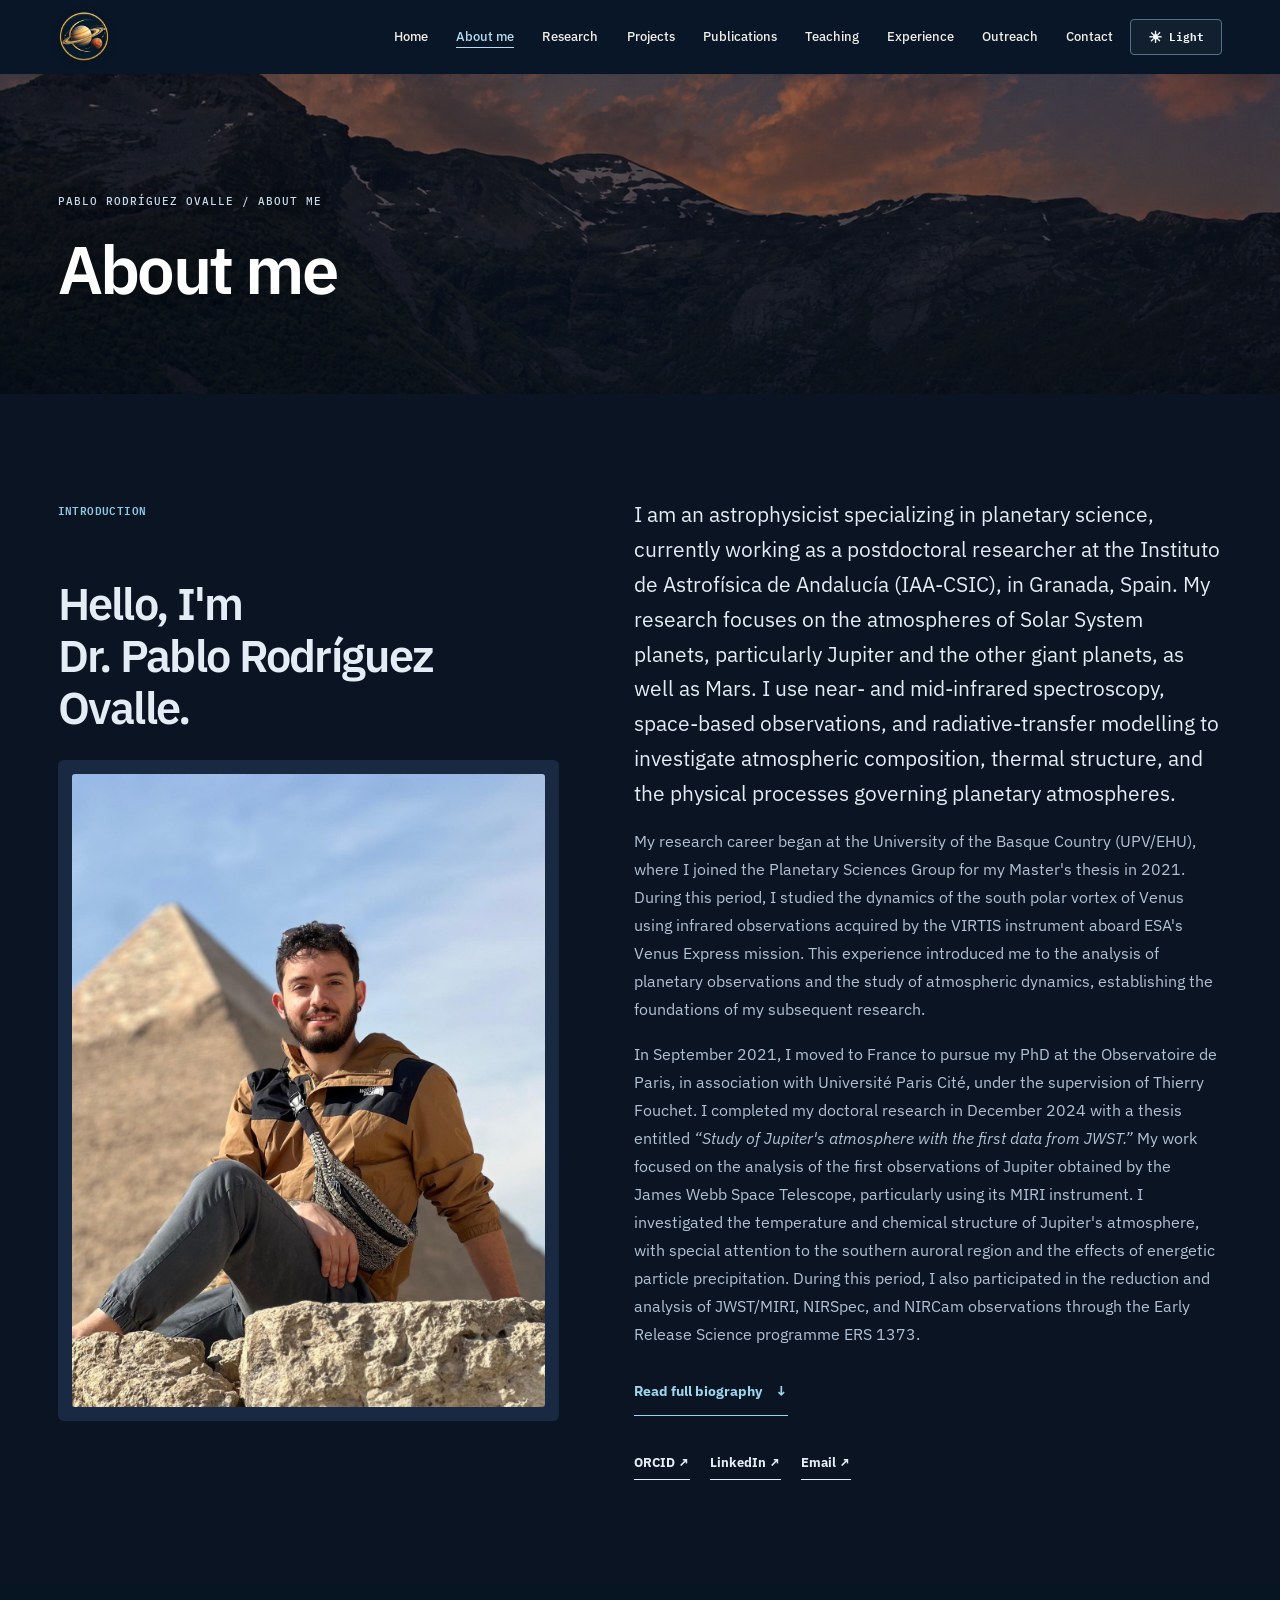
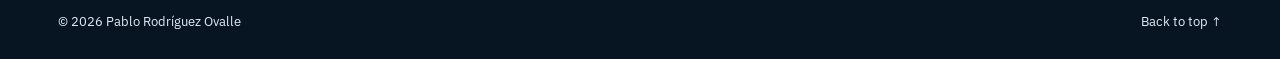
==== commit 83ebee58: "New webpage style Changed fonts, colors, style, grants and new students" ====
--- a/about.html
+++ b/about.html
@@ -78,6 +78,7 @@
 <meta content="#0d2135" name="theme-color"/>
 <script>try{document.documentElement.dataset.theme=localStorage.getItem('pablo-theme')==='light'?'light':'dark'}catch(e){document.documentElement.dataset.theme='dark'}</script>
 <link href="styles.css" rel="stylesheet"/>
+<link href="scientific-theme.css" rel="stylesheet"/>
 <script defer="" src="script.js"></script>
 </head>
 <body class="page-about">
--- a/styles.css
+++ b/styles.css
@@ -1,4 +1,3 @@
-@import url('https://fonts.googleapis.com/css2?family=DM+Sans:wght@400;500;600;700&family=Playfair+Display:ital,wght@0,400;0,500;1,400;1,500&display=swap');
 :root{--ink:#182724;--forest:#1c3933;--sage:#8a9e88;--paper:#faf9f5;--muted:#6b7773;--accent:#c8d49f;--serif:'Playfair Display',Georgia,serif;--sans:'DM Sans',Arial,sans-serif}*{box-sizing:border-box}html{scroll-behavior:smooth;scroll-padding-top:82px}body{margin:0;color:var(--ink);background:var(--paper);font-family:var(--sans);line-height:1.6}a{color:inherit;text-decoration:none}button{font:inherit}a:focus-visible,button:focus-visible{outline:3px solid #c6d79b;outline-offset:5px}.wrap{width:min(1180px,calc(100% - 9vw));margin-inline:auto}.site-header{z-index:10;position:fixed;inset:0 0 auto;display:flex;align-items:center;justify-content:space-between;padding:19px 4.5vw;color:#fff;transition:background .3s,color .3s,box-shadow .3s}.site-header.scrolled{background:rgba(250,249,245,.96);color:var(--ink);box-shadow:0 2px 24px #0000000b;backdrop-filter:blur(12px)}.brand{font-size:1.45rem;font-weight:700;letter-spacing:-.09em}.brand-dot,.accent{color:var(--accent)}.site-nav{display:flex;gap:clamp(13px,2.2vw,32px);align-items:center}.site-nav a{font-size:.77rem;letter-spacing:.03em;font-weight:600;transition:opacity .2s}.site-nav a:hover{opacity:.6}.menu-toggle{display:none;background:none;border:0;color:inherit;font-size:1.65rem;cursor:pointer}.hero{height:100svh;min-height:620px;position:relative;color:white;display:flex;align-items:center;overflow:hidden;background:#243f3c}.hero-photo{position:absolute;inset:-6%;background-image:url('https://images.unsplash.com/photo-1470252649378-9c29740c9fa8?auto=format&fit=crop&w=2000&q=85');background-size:cover;background-position:center 55%;transform:translate3d(0,var(--parallax,0px),0) scale(1.04);will-change:transform}.hero-shade{position:absolute;inset:0;background:linear-gradient(90deg,rgba(9,28,27,.74),rgba(10,28,25,.2) 80%),linear-gradient(0deg,rgba(0,0,0,.26),transparent 30%)}.hero-content{z-index:1;padding-top:70px}.eyebrow{font-size:.67rem;font-weight:700;letter-spacing:.23em;text-transform:uppercase;color:#789084}.hero-eyebrow{color:#e0eac8}.hero h1{font-family:var(--serif);font-weight:400;font-size:clamp(5rem,11vw,11.5rem);line-height:1.02;letter-spacing:-.07em;margin:15px 0 10px}.hero-subtitle{font-size:clamp(1.18rem,2vw,1.7rem);letter-spacing:.03em;margin:0}.hero-intro{font-size:1.02rem;max-width:410px;margin:32px 0}.button{display:inline-flex;align-items:center;justify-content:space-between;gap:32px;border-radius:2px;padding:14px 20px;font-size:.86rem;font-weight:700;transition:transform .2s,background .2s}.button:hover{transform:translateY(-3px)}.button-light{background:#f3f1e8;color:var(--forest)}.button-dark{background:var(--forest);color:#fff}.scroll-hint{position:absolute;bottom:35px;right:4.5vw;z-index:1;display:flex;gap:16px;align-items:center;letter-spacing:.21em;font-size:.65rem;font-weight:700}.scroll-hint span{font-size:1.7rem}.section{padding:135px 0}.split-layout{display:grid;grid-template-columns:1fr 1fr;gap:13%}h2{font-family:var(--serif);font-size:clamp(3rem,6.1vw,6rem);line-height:1.14;font-weight:400;letter-spacing:-.045em;margin:20px 0 0}h2 em,.image-break em{font-weight:400;color:#819783}.about-copy{padding-top:22px}.about-copy p{font-size:.98rem;color:var(--muted)}.about-copy .lead{color:var(--ink);font-size:1.4rem;line-height:1.55;margin-top:0}.link-row{display:flex;gap:20px;flex-wrap:wrap;margin-top:36px}.link-row a{font-weight:700;font-size:.82rem;border-bottom:1px solid;padding-bottom:5px}.image-break{height:470px;background-image:linear-gradient(#09282035,#09282070),url('https://images.unsplash.com/photo-1441974231531-c6227db76b6e?auto=format&fit=crop&w=1900&q=85');background-position:center;background-size:cover;background-attachment:fixed;display:grid;place-items:center;color:#fff}.image-break-overlay{width:100%}.image-break p{font-family:var(--serif);font-size:clamp(2.7rem,5vw,5rem);font-weight:400;line-height:1.2}.image-break em{color:#d3dfb9}.pale-section{background:#edf0e9}.section-heading{display:flex;justify-content:space-between;gap:30px;align-items:end;margin-bottom:55px}.section-heading h2{max-width:750px}.section-heading>p{max-width:260px;color:var(--muted);margin-bottom:8px;font-size:.95rem}.publication-list{border-top:1px solid #bdc8bf}.publication{display:grid;grid-template-columns:90px 1fr 36px;gap:20px;align-items:start;border-bottom:1px solid #bdc8bf;padding:30px 0}.pub-year{font-size:.83rem;font-weight:700;color:#6c8475}.publication h3{font-size:1.16rem;line-height:1.4;margin:0 0 8px}.publication p{margin:0;color:var(--muted);font-size:.86rem}.publication>a{font-size:1.8rem;font-weight:400}.footnote{font-size:.75rem;color:var(--muted);margin-top:26px}.cards{display:grid;grid-template-columns:repeat(3,1fr);gap:18px}.info-card{min-height:275px;background:#f0f1eb;padding:35px;display:flex;flex-direction:column;align-items:start}.card-number{font-family:var(--serif);font-size:1.3rem;color:#7b9985}.info-card h3{font-family:var(--serif);font-weight:400;font-size:1.75rem;line-height:1.2;margin:auto 0 8px}.info-card p{color:var(--muted);font-size:.9rem;margin:0}.dark-section{background:#1c3933;color:#f8f8ee}.dark-section .eyebrow{color:#a6bda8}.dark-section .section-heading p,.dark-section .timeline-item p{color:#a8bbb1}.dark-section h2 em{color:#bed0af}.timeline{border-top:1px solid #60766b}.timeline-item{display:grid;grid-template-columns:35% 1fr;gap:20px;padding:29px 0;border-bottom:1px solid #60766b}.timeline-item>span{color:#cad5c5;font-size:.87rem}.timeline-item h3{font-size:1.2rem;margin:0}.timeline-item p{font-size:.85rem;margin:6px 0 0}.outreach-grid{display:grid;grid-template-columns:1fr 1fr;gap:28px}.outreach-art{height:250px;display:grid;place-items:center;overflow:hidden}.art-one{background:radial-gradient(circle at 25% 40%,#e3dcb7 0 13%,transparent 14%),radial-gradient(circle at 70% 50%,#446c66 0 30%,transparent 31%),#b7c8ac}.art-two{background:radial-gradient(circle at 35% 40%,#f3dec2 0 23%,transparent 24%),radial-gradient(circle at 65% 65%,#6c8b83 0 25%,transparent 26%),#d6a87d}.outreach-art span{font-size:7rem;color:#fff9;transform:rotate(-13deg)}.outreach-card>.eyebrow{margin:25px 0 9px}.outreach-card h3{font-family:var(--serif);font-size:1.9rem;font-weight:400;margin:0}.outreach-card>p:last-child{color:var(--muted);font-size:.94rem;max-width:380px}.contact-section{background:#e0e8d8}.contact-content{text-align:center}.contact-content h2{font-size:clamp(3.5rem,7.5vw,7rem)}.contact-content p:not(.eyebrow){color:var(--muted);margin:25px 0 30px}.contact-content h2 em{color:#718c79}.site-footer{background:var(--forest);color:#cad9ce;padding:26px 0;font-size:.77rem}.footer-inner{display:flex;justify-content:space-between;gap:20px}.reveal{opacity:0;transform:translateY(25px);transition:opacity .7s ease,transform .7s ease}.reveal.visible{opacity:1;transform:translateY(0)}.skip-link{position:absolute;left:10px;top:-100px;background:#fff;color:#000;padding:10px;z-index:100}.skip-link:focus{top:10px}@media(max-width:760px){.site-header{padding:16px 6vw}.wrap{width:calc(100% - 12vw)}.menu-toggle{display:block}.site-nav{position:absolute;top:100%;left:0;right:0;display:none;flex-direction:column;gap:0;align-items:stretch;background:var(--paper);color:var(--ink);padding:10px 6vw 20px;box-shadow:0 15px 25px #0001}.site-nav.open{display:flex}.site-nav a{padding:12px 0;border-bottom:1px solid #e2e5df}.hero{min-height:610px}.hero h1{font-size:clamp(4rem,15vw,7rem)}.hero-photo{background-position:60% center}.section{padding:85px 0}.split-layout{grid-template-columns:1fr;gap:35px}.about-copy{padding-top:0}.section-heading{display:block}.section-heading>p{max-width:450px}.cards{grid-template-columns:1fr}.info-card{min-height:220px}.outreach-grid{grid-template-columns:1fr}.image-break{background-attachment:scroll;height:350px}.publication{grid-template-columns:50px 1fr 23px;gap:9px}.publication h3{font-size:1rem}.timeline-item{grid-template-columns:1fr;gap:6px}.footer-inner{flex-direction:column;gap:5px}}@media(prefers-reduced-motion:reduce){html{scroll-behavior:auto}.reveal{opacity:1;transform:none;transition:none}.hero-photo{transform:none!important}.button{transition:none}}
 
 /* Sky & Earth theme: warm horizons, sage landscapes, deep-blue nights. */
--- a/scientific-theme.css
+++ b/scientific-theme.css
@@ -0,0 +1,209 @@
+@import url('https://fonts.googleapis.com/css2?family=IBM+Plex+Mono:wght@400;500;600&family=IBM+Plex+Sans:ital,wght@0,400;0,500;0,600;0,700;1,400;1,500&display=swap');
+
+/* V15 — scientific editorial system. Keep legacy layout in styles.css. */
+:root {
+  --sans: 'IBM Plex Sans', 'Segoe UI', Arial, sans-serif;
+  --serif: 'IBM Plex Sans', 'Segoe UI', Arial, sans-serif;
+  --mono: 'IBM Plex Mono', ui-monospace, monospace;
+  --ink: #1b2a3c;
+  --muted: #52657b;
+  --paper: #f5f7fb;
+  --forest: #132841;
+  --sage: #6a8eaa;
+  --accent: #245f90;
+  --ui-surface: #ffffff;
+  --ui-surface-soft: #edf2f8;
+  --ui-line: #d6e0ea;
+  --ui-link: #215e91;
+  --ui-accent: #286c94;
+  --ui-accent-soft: #e0eef8;
+  --ui-header: #0e223a;
+}
+:root[data-theme="light"] {
+  --ink: #1b2a3c; --muted: #52657b; --paper: #f5f7fb;
+  --forest: #132841; --sage: #6a8eaa; --accent: #245f90;
+  --ui-surface: #ffffff; --ui-surface-soft: #edf2f8;
+  --ui-line: #d6e0ea; --ui-link: #215e91;
+  --ui-accent: #286c94; --ui-accent-soft: #e0eef8;
+  --ui-header: #0e223a;
+}
+:root[data-theme="dark"] {
+  --ink: #e4ecf5; --muted: #b1c1d4; --paper: #0b1422;
+  --forest: #101f33; --sage: #9eb3cb; --accent: #8ccae6;
+  --ui-surface: #14233a; --ui-surface-soft: #1b2d46;
+  --ui-line: #34465f; --ui-link: #9bd5ee;
+  --ui-accent: #8ccae6; --ui-accent-soft: #1c3a52;
+  --ui-header: #081627;
+}
+:root[data-theme="dark"] body,
+:root[data-theme="light"] body {
+  background: var(--paper); color: var(--ink);
+  font-family: var(--sans); font-size: 16px; line-height: 1.7;
+  -webkit-font-smoothing: antialiased;
+}
+body, button { font-family: var(--sans); }
+::selection { background: #7fbbda88; }
+/* Typography: hierarchy without oversized fashion/editorial serif headings. */
+h1,h2,h3,h4,h5,h6 {font-family:var(--sans); letter-spacing:-.022em;}
+h2, .section-heading h2, .contact-content h2 {
+  font-family: var(--sans); font-size: clamp(2rem,3.5vw,3.35rem);
+  line-height:1.17; font-weight:600; letter-spacing:-.038em;
+}
+h2 em, .section-heading h2 em, .contact-content h2 em {
+  font-family:inherit; font-size:inherit; font-style:normal; font-weight:600;
+  color:inherit;
+}
+.hero h1 {
+  font-family:var(--sans); font-size:clamp(3.1rem,7.2vw,6.7rem);
+  font-weight:600; line-height:1.08; letter-spacing:-.054em;
+  max-width:1120px; text-wrap:balance;
+}
+.page-banner h1 {
+  font-family:var(--sans); font-size:clamp(2.75rem,5.2vw,4.6rem);
+  font-weight:600; letter-spacing:-.04em; line-height:1.16;
+}
+.hero-subtitle {font-size:clamp(1rem,1.5vw,1.28rem);font-weight:500;letter-spacing:.01em;}
+.hero-intro {font-size:1rem;max-width:520px;}
+.eyebrow,.hero-eyebrow,.page-banner-kicker,
+.project-type,.card-number,.teaching-panel-kicker,.outreach-date,
+.mentoring-degree,.pub-year,.home-tile>span,.funding-label {
+  font-family:var(--mono);font-size:.7rem;line-height:1.7;
+  letter-spacing:.035em;font-weight:500;
+}
+.eyebrow { color:var(--ui-accent); }
+.page-banner-kicker {color:#c8dbea;letter-spacing:.09em;}
+.section {padding:105px 0;}
+.section-heading {margin-bottom:36px;}
+.section-heading>p,.research-summary p,.about-copy p,
+.info-card p,.publication p,.project-card p,.outreach-entry p {
+  line-height:1.78;
+}
+.section-heading>p {color:var(--muted);}
+/* Keep supplied mountain images; make text easy to read without masking the landscape. */
+.hero-shade {background:linear-gradient(90deg,rgba(4,14,31,.78),rgba(4,14,31,.08) 85%),linear-gradient(0deg,rgba(4,14,31,.50),transparent 48%)}
+.hero .accent {color:#bcd8e9;}
+.page-banner {background-image:linear-gradient(180deg,rgba(5,15,30,.38),rgba(5,15,30,.66)),url('assets/ancares-sunset-banner.png');}
+body.page-outreach .page-banner {background-image:linear-gradient(180deg,rgba(5,15,30,.22),rgba(5,15,30,.48)),url('assets/mountain-night-sky.png');}
+/* Navigation and controls. */
+.site-nav a {font-family:var(--sans);font-size:.79rem;font-weight:500;letter-spacing:0;}
+.site-nav a[aria-current="page"],
+body:not(.page-home) .site-header .site-nav a[aria-current="page"],
+:root[data-theme="dark"] .site-nav a[aria-current="page"] {
+  color:#b4ddf2;border-color:#b4ddf2;
+}
+body:not(.page-home) .site-header {background:var(--ui-header);color:#f0f6fa;}
+body:not(.page-home) .site-header .site-nav a {color:#f0f6fa;}
+body:not(.page-home) .site-header.scrolled {background:var(--ui-header);color:#f0f6fa;}
+body:not(.page-home) .site-header.scrolled .theme-toggle,
+body:not(.page-home) .site-header .theme-toggle {
+  background:rgba(255,255,255,.04);color:#f0f6fa;border-color:#58718b;
+}
+:root[data-theme="light"] .site-header.scrolled {background:rgba(247,249,253,.97);color:var(--ink);}
+:root[data-theme="dark"] .site-header.scrolled {background:rgba(10,21,35,.98);color:#f0f6fa;}
+:root[data-theme="dark"] .site-header.scrolled .theme-toggle {background:#132943;color:#e4ecf5;border-color:#52708c;}
+:root[data-theme="light"] .site-header.scrolled .theme-toggle {background:#eaf0f6;color:#1b2a3c;border-color:#bacadb;}
+:root[data-theme="light"] body:not(.page-home) .site-header.scrolled .theme-toggle,
+:root[data-theme="dark"] body:not(.page-home) .site-header.scrolled .theme-toggle {background:rgba(255,255,255,.04);color:#f0f6fa;border-color:#58718b;}
+.theme-toggle {border-radius:4px;font-family:var(--mono);font-size:.69rem;letter-spacing:0;}
+.button {border-radius:4px;font-family:var(--sans);font-weight:600;}
+.button-light {background:#e7f3fb;color:#152a41;}
+.button-dark {background:#1b4d71;color:#fff;}
+/* Light and dark surfaces share the same accessible design tokens. */
+:root[data-theme="light"] :is(.about-section,.research-section,.projects-section,.teaching-section,.outreach-section,.home-explore),
+:root[data-theme="dark"] :is(.about-section,.research-section,.projects-section,.teaching-section,.outreach-section,.home-explore) {
+  background:var(--paper);color:var(--ink);
+}
+:root[data-theme="light"] .pale-section,
+:root[data-theme="dark"] .pale-section {background:var(--ui-surface-soft);color:var(--ink);}
+:root[data-theme="light"] :is(.home-tile,.project-card,.project-card.active,.teaching-panel,.info-card,.research-section .info-card),
+:root[data-theme="dark"] :is(.home-tile,.project-card,.project-card.active,.teaching-panel,.info-card,.research-section .info-card) {
+  background:var(--ui-surface);color:var(--ink);
+  border:1px solid var(--ui-line); border-top:2px solid var(--ui-accent);
+  box-shadow:none;border-radius:4px;
+}
+:root[data-theme="light"] .project-card.active,
+:root[data-theme="dark"] .project-card.active {background:var(--ui-surface);}
+:root[data-theme="light"] :is(.home-tile p,.info-card p,.project-card p,.research-card-body p,.teaching-intro,.outreach-entry p),
+:root[data-theme="dark"] :is(.home-tile p,.info-card p,.project-card p,.research-card-body p,.teaching-intro,.outreach-entry p) {color:var(--muted);}
+:root[data-theme="light"] :is(.about-copy p,.about-copy .lead,.section-heading>p,.research-summary p),
+:root[data-theme="dark"] :is(.about-copy p,.about-copy .lead,.section-heading>p,.research-summary p) {color:var(--muted);}
+:root[data-theme="light"] .about-copy .lead,
+:root[data-theme="dark"] .about-copy .lead {color:var(--ink);}
+:root[data-theme="light"] :is(.eyebrow,.project-type,.project-meta,.pub-year,.teaching-panel-kicker,.outreach-date,.card-number,.research-section .card-number,.home-tile>span,.home-tile b),
+:root[data-theme="dark"] :is(.eyebrow,.project-type,.project-meta,.pub-year,.teaching-panel-kicker,.outreach-date,.card-number,.research-section .card-number,.home-tile>span,.home-tile b) {
+  color:var(--ui-accent);font-weight:600;
+}
+:root[data-theme="dark"] .site-footer,
+:root[data-theme="dark"] .dark-section {background:#071422;color:#e3edf7;}
+:root[data-theme="light"] .site-footer,
+:root[data-theme="light"] .dark-section {background:#142941;color:#eff5f9;}
+.dark-section .eyebrow {color:#a2d3e9;}
+.dark-section .section-heading>p {color:#c1d1e0;}
+.dark-section h2 em {color:inherit;}
+.site-footer {font-size:.8rem;}
+/* Lists, technical details and references. */
+:root[data-theme="light"] :is(.publication-list,.publication,.outreach-list,.outreach-entry,.course-list,.course-item,.mentoring-entry),
+:root[data-theme="dark"] :is(.publication-list,.publication,.outreach-list,.outreach-entry,.course-list,.course-item,.mentoring-entry) {
+  border-color:var(--ui-line);
+}
+:root[data-theme="light"] :is(.pub-year,.publication .pub-self,.publication a.pub-link,.course-item>strong,.research-link,.bio-details summary),
+:root[data-theme="dark"] :is(.pub-year,.publication .pub-self,.publication a.pub-link,.course-item>strong,.research-link,.bio-details summary) {
+  color:var(--ui-link);border-color:var(--ui-link);
+}
+:root[data-theme="light"] .publication .pub-authors,
+:root[data-theme="dark"] .publication .pub-authors {color:var(--ink);}
+:root[data-theme="light"] :is(.publication p,.course-item span,.mentoring-credit span),
+:root[data-theme="dark"] :is(.publication p,.course-item span,.mentoring-credit span) {color:var(--muted);}
+:root[data-theme="light"] :is(.mentoring-thesis,.outreach-entry h3),
+:root[data-theme="dark"] :is(.mentoring-thesis,.outreach-entry h3) {color:var(--ink);}
+.publication h3,.experience-section .timeline-item h3 {font-size:1.08rem;line-height:1.5;font-weight:600;}
+.home-tile h3,.project-card h3,.teaching-panel h3,.outreach-entry h3,
+.research-section .research-card-body h3,.mentoring-entry h4 {
+  font-family:var(--sans);font-size:clamp(1.23rem,2vw,1.62rem);
+  line-height:1.35;font-weight:600;letter-spacing:-.025em;
+}
+.mentoring-entry h4 {margin:12px 0 9px;}
+.mentoring-thesis {font-style:normal;font-size:.95rem;line-height:1.72;}
+.mentoring-entry + .mentoring-entry {margin-top:24px;}
+.project-card,.teaching-panel {padding:28px;}
+.project-logo {border:none;background:transparent;}
+.institution-logo,.experience-logo {background:#fff;border:1px solid #dbe4ed;}
+:root[data-theme="light"] .about-portrait {background:#ebf1f7;box-shadow:none;}
+:root[data-theme="dark"] .about-portrait {background:#192941;box-shadow:none;}
+.status-badge {background:#214f70;color:#f6fbff;border-radius:4px;font-family:var(--mono);font-size:.61rem;letter-spacing:.02em;}
+/* Award badge specifically belongs to FLAMENCO, no unrelated text changes. */
+.project-funding {margin-top:20px;padding:16px 17px;background:var(--ui-accent-soft);border-left:3px solid var(--ui-accent);border-radius:2px;}
+.project-funding .funding-label {display:block;color:var(--ui-accent);margin-bottom:8px;font-weight:600;}
+.project-funding p {font-size:.85rem;line-height:1.65;color:var(--ink) !important;margin:0;}
+.project-funding a {font-weight:600;color:var(--ui-link);text-decoration:underline;text-underline-offset:3px;}
+:root[data-theme="dark"] .contact-content {background:rgba(7,18,31,.85);}
+:root[data-theme="light"] .contact-content {background:rgba(10,28,44,.78);}
+/* Mobile navigation has a theme-aware readable surface. */
+@media(max-width:760px) {
+  .hero h1 {font-size:clamp(2.8rem,9.5vw,5rem);}
+  .section {padding:75px 0;}
+  .page-banner h1 {font-size:clamp(2.4rem,8vw,3.6rem);}
+  :root[data-theme="light"] .site-nav.open {background:#f7f9fc;color:#1b2a3c;}
+  :root[data-theme="dark"] .site-nav.open {background:#101f33;color:#e4ecf5;}
+  :root[data-theme="light"] body:not(.page-home) .site-header .site-nav.open a {color:#1b2a3c;}
+  :root[data-theme="dark"] body:not(.page-home) .site-header .site-nav.open a {color:#e4ecf5;}
+  :root[data-theme="light"] .site-nav.open a[aria-current="page"] {color:#235f8f;}
+  :root[data-theme="dark"] .site-nav.open a[aria-current="page"] {color:#9bd5ee;}
+  .teaching-panel,.project-card {padding:23px;}
+}
+/* Specificity guards for inherited legacy theme rules. */
+:root[data-theme="light"] h2 em,
+:root[data-theme="dark"] h2 em,
+:root[data-theme="light"] .contact-content h2 em,
+:root[data-theme="dark"] .contact-content h2 em {color:inherit;}
+:root[data-theme="light"] .dark-section .section-heading>p,
+:root[data-theme="dark"] .dark-section .section-heading>p {color:#c1d1e0;}
+:root[data-theme="light"] body:not(.page-home) .site-header,
+:root[data-theme="light"] body:not(.page-home) .site-header.scrolled,
+:root[data-theme="dark"] body:not(.page-home) .site-header,
+:root[data-theme="dark"] body:not(.page-home) .site-header.scrolled {
+  background:var(--ui-header);color:#f0f6fa;
+}
+@media(prefers-reduced-motion:reduce) {
+  .home-tile,.project-card,.button,.institution-logo {transition:none;}
+}
